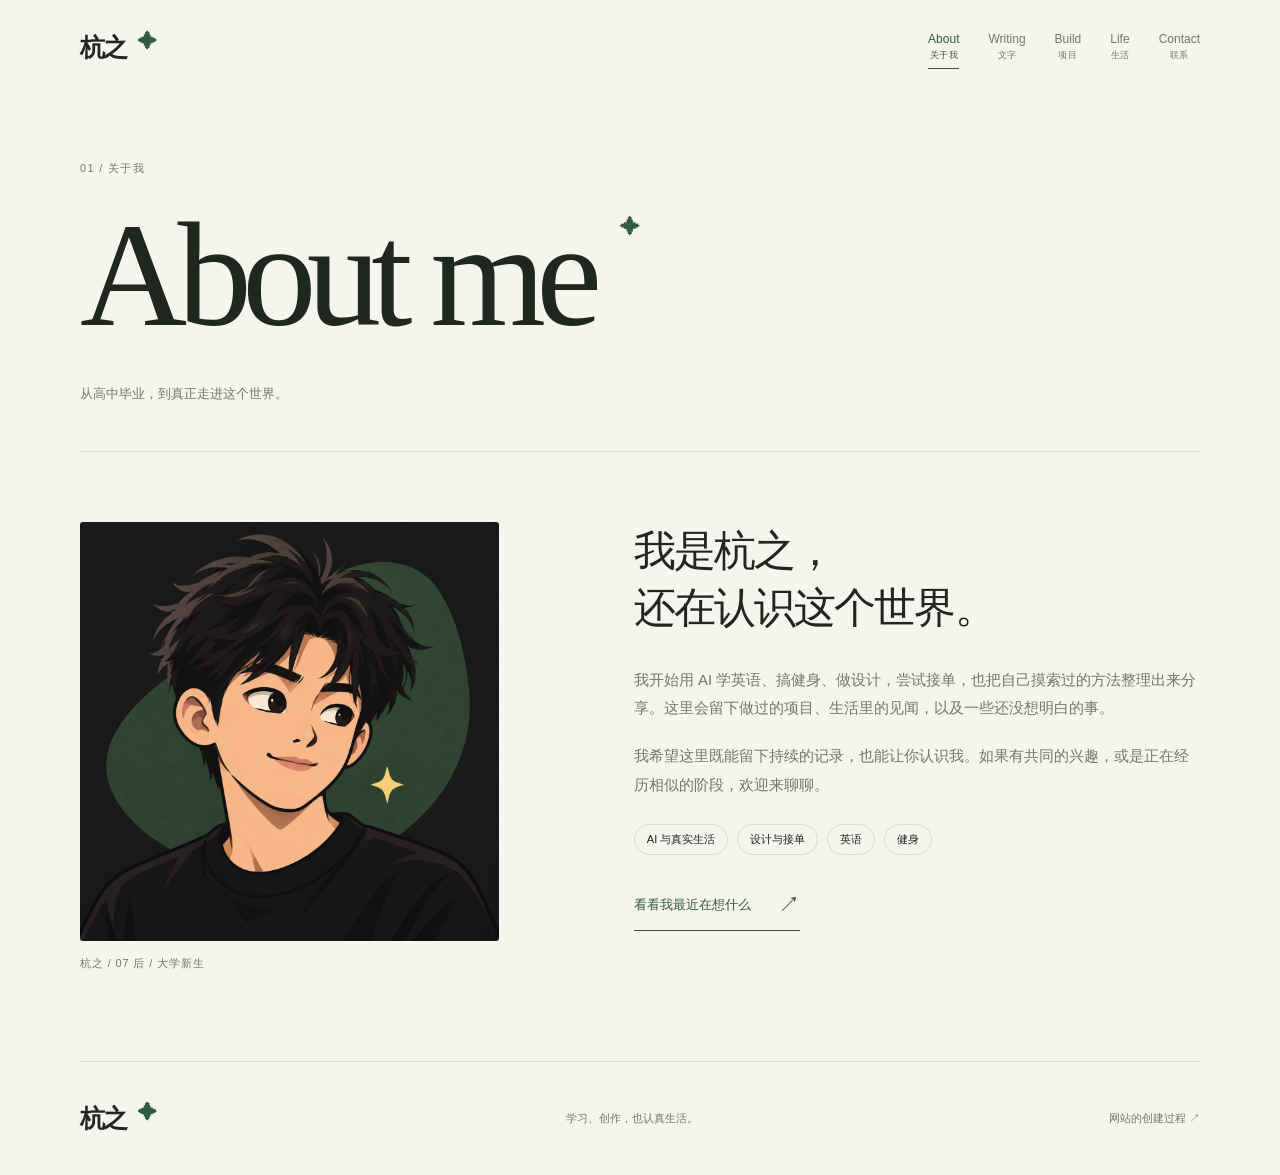
==== about.html @ 8064ffbd "初稿 002：拆分 About、Writing、Build、Life 与联系栏目 参考 Sac 的栏目分工与编辑式排版。增加 5 个独立页面、首页栏目索引、Writing 重点记录与编号目录、Buil" ====
<!doctype html>
<html lang="zh-CN"><head><meta charset="UTF-8"><meta name="viewport" content="width=device-width, initial-scale=1"><meta name="theme-color" content="#f5f4ed"><meta name="description" content="杭之的个人网站。记录高中毕业以后，我怎样一步步认识这个世界。"><title>关于我 · 杭之</title><link rel="stylesheet" href="style.css"><script src="script.js" defer></script></head><body><a class="skip" href="#main">跳到正文</a><div class="reading-progress" aria-hidden="true"></div><header class="header"><a class="wordmark" href="index.html" aria-label="杭之，回到首页">杭之<span class="star">✦</span></a><nav aria-label="主导航"><a href="about.html" aria-current="page">About<span>关于我</span></a><a href="writing.html">Writing<span>文字</span></a><a href="build.html">Build<span>项目</span></a><a href="life.html">Life<span>生活</span></a><a href="contact.html">Contact<span>联系</span></a></nav></header><main id="main"><div class="page-mast"><p class="eyebrow">01 / 关于我</p><h1 class="display-title">About me<span class="star">✦</span></h1><p class="mast-note">从高中毕业，到真正走进这个世界。</p></div><section class="about-layout section"><figure class="about-portrait reveal"><img src="avatar.png" width="1254" height="1254" alt="杭之的黑绿插画头像"><figcaption>杭之 / 07 后 / 大学新生</figcaption></figure><div class="about-copy reveal"><h2>我是杭之，<br>还在认识这个世界。</h2><p>我开始用 AI 学英语、搞健身、做设计，尝试接单，也把自己摸索过的方法整理出来分享。这里会留下做过的项目、生活里的见闻，以及一些还没想明白的事。</p><p>我希望这里既能留下持续的记录，也能让你认识我。如果有共同的兴趣，或是正在经历相似的阶段，欢迎来聊聊。</p><div class="interest-list"><span>AI 与真实生活</span><span>设计与接单</span><span>英语</span><span>健身</span></div><a class="text-link" href="writing.html">看看我最近在想什么 <span aria-hidden="true">↗</span></a></div></section></main><footer><a class="wordmark" href="index.html">杭之<span class="star">✦</span></a><span>学习、创作，也认真生活。</span><a href="https://github.com/wwh837984-code/hang" target="_blank" rel="noopener noreferrer">网站的创建过程 ↗</a></footer></body></html>
---- style.css ----
@charset "UTF-8";
:root{--paper:#f5f4ed;--ink:#20271f;--green:#355a42;--muted:#72786c;--line:#d8ddcf;--tint:#e9ecdf;--ease:cubic-bezier(.22,1,.36,1)}
*{box-sizing:border-box}html{scroll-behavior:smooth;scroll-padding-top:130px}body{margin:0;background:var(--paper);color:var(--ink);font-family:"PingFang SC","Microsoft YaHei",sans-serif;-webkit-font-smoothing:antialiased}a{color:inherit;text-decoration:none}a:focus-visible{outline:2px solid var(--green);outline-offset:7px}::selection{background:#dce5d3}p{line-height:1.9;margin:0 0 1.3em}h1,h2,h3{margin:0;font-weight:500;letter-spacing:-.045em}h2{font-size:clamp(32px,4vw,56px);line-height:1.35}h3{font-size:clamp(21px,2vw,28px);line-height:1.5}main,footer{max-width:1440px;margin:auto}.header{position:sticky;top:0;z-index:5;display:flex;align-items:center;justify-content:space-between;min-height:94px;max-width:1440px;margin:auto;padding:14px 6.25%;background:rgba(245,244,237,.94);backdrop-filter:blur(16px)}.wordmark{font-size:25px;letter-spacing:-.08em;font-weight:600;white-space:nowrap}.star{display:inline-block;color:var(--green);font-size:.75em;margin-left:12px;vertical-align:top}.header nav{display:flex;align-items:center;gap:29px;font-size:12px;color:var(--muted)}nav a{position:relative;padding:7px 0;transition:color .2s}nav a>span{display:block;font-size:9px;letter-spacing:.05em;text-align:center;margin-top:3px}nav a:hover,nav a[aria-current]{color:var(--green)}nav a[aria-current]:after{content:"";position:absolute;bottom:0;left:0;right:0;height:1px;background:var(--green)}.hero{min-height:calc(100svh - 94px);padding:60px 6.25% 25px;display:grid;grid-template-columns:1.1fr .9fr;column-gap:7%;align-items:center}.eyebrow{font-size:11px;letter-spacing:.12em;color:var(--muted);margin-bottom:30px}.hero h1{font-size:clamp(42px,4.9vw,70px);line-height:1.22}.title-dot{color:var(--green)}.hero-purpose{font-size:clamp(18px,1.65vw,24px);line-height:1.65;margin:28px 0 18px}.intro-detail{max-width:470px;color:var(--muted);font-size:14px;line-height:2}.text-link{display:inline-flex;align-items:center;gap:27px;font-size:13px;border-bottom:1px solid var(--green);padding:10px 0;color:var(--green)}.text-link span{font-size:22px;transition:transform .35s var(--ease)}.text-link:hover span{transform:translate(4px,-3px)}.portrait{margin:0;align-self:center;transform:rotate(2deg)}.portrait-frame{overflow:hidden;border-radius:48% 48% 3px 3px;background:#242725;aspect-ratio:4/4.7}.portrait img{display:block;width:100%;height:100%;object-fit:cover;object-position:48% center;transition:transform 1s var(--ease)}.portrait:hover img{transform:scale(1.025)}figcaption{display:flex;justify-content:space-between;align-items:center;margin-top:15px;font-size:11px;letter-spacing:.08em;color:var(--muted)}figcaption span:last-child{font-size:26px;color:var(--green)}.hero-foot{grid-column:1/-1;display:flex;justify-content:space-between;border-top:1px solid var(--line);font-size:11px;letter-spacing:.08em;color:var(--muted);margin-top:65px;padding-top:22px}.section{margin:0 6.25%;padding:90px 0;border-bottom:1px solid var(--line)}.directory{display:grid;grid-template-columns:1fr 1.6fr;gap:8%;padding:110px 0}.directory-heading h2{font-size:clamp(30px,3vw,44px)}.module-link{display:grid;grid-template-columns:25px 1fr 1.1fr 24px;align-items:center;gap:15px;padding:27px 0;border-bottom:1px solid var(--line);transition:color .2s,padding .4s var(--ease)}.module-link:first-child{border-top:1px solid var(--line)}.module-link:hover{color:var(--green);padding-left:10px}.module-number{font-size:10px;color:var(--muted)}.module-name{font:36px Georgia,"Times New Roman",serif;letter-spacing:-.04em}.module-desc{font-size:11px;color:var(--muted);line-height:1.7}.module-arrow{font-size:20px}.home-note>p:not(.eyebrow){font-size:clamp(23px,3vw,36px);line-height:1.65}.page-mast{padding:64px 6.25% 44px}.page-mast .eyebrow{margin-bottom:15px}.display-title{font-family:Georgia,"Times New Roman",serif;font-size:clamp(76px,11.6vw,166px);line-height:1.1;font-weight:400;letter-spacing:-.065em}.display-title .star{font-size:.14em;vertical-align:top;margin:22px 0 0 28px}.mast-note{font-size:13px;color:var(--muted);margin:25px 0 0;padding-bottom:0}.page-mast+.section{border-top:1px solid var(--line)}.about-layout{display:grid;grid-template-columns:1fr 1.35fr;gap:12%;padding-top:70px}.about-portrait{margin:0;transform:rotate(-2deg)}.about-portrait img{display:block;width:100%;height:auto;border-radius:3px}.about-copy h2{font-size:clamp(30px,3.3vw,46px);margin-bottom:30px}.about-copy>p{font-size:15px;color:var(--muted)}.interest-list{display:flex;flex-wrap:wrap;gap:9px;margin:25px 0}.interest-list span{font-size:11px;border:1px solid var(--line);padding:7px 12px;border-radius:20px}.writing-layout{display:grid;grid-template-columns:1.05fr 1fr;gap:9%;padding-top:55px}.featured-writing{padding:40px;background:var(--tint);position:relative;overflow:hidden}.featured-writing .eyebrow{position:relative;z-index:1}.editorial-glyph{display:block;font-family:"Songti SC",serif;font-size:clamp(65px,8vw,112px);letter-spacing:-.08em;color:#96a389;line-height:1;margin:0 0 36px}.featured-writing h2{font-size:clamp(28px,3vw,43px);position:relative}.featured-writing>p:not(.eyebrow){font-size:13px;color:#65715e;margin-top:22px}.writing-index>.eyebrow{padding-bottom:15px;border-bottom:1px solid var(--line)}.index-row{display:grid;grid-template-columns:45px 1fr 15px;gap:18px;align-items:center;padding:32px 0;border-bottom:1px solid var(--line)}.index-row:hover h3{color:var(--green)}.index-num{font:35px Georgia,serif;color:#9aa78f}.small-note{font-size:10px;color:var(--muted)}.index-row h3{font-size:19px;line-height:1.7;margin-top:6px}.index-footnote{font-size:11px;color:var(--muted);margin-top:25px}.reading-note{display:grid;grid-template-columns:1fr 2fr;gap:9%;padding:35px 0 80px;scroll-margin-top:130px}.reading-note+.reading-note{border-top:1px solid var(--line);padding-top:70px;padding-bottom:15px}.reading-note h2{font-size:clamp(28px,3vw,42px);margin-bottom:30px}.reading-note>div>p{font-size:15px;color:#626b5d;line-height:2.2}.note-label>span{font:70px Georgia,serif;color:#9aa78f}.note-label>p{font-size:12px;color:var(--muted);margin-top:16px}.build-layout{display:grid;grid-template-columns:1.2fr 1fr;gap:10%;padding-top:55px}.project-visual{display:flex;flex-direction:column;justify-content:space-between;min-height:350px;padding:26px 32px;background:var(--green);color:var(--paper)}.mini-wordmark{font-size:15px}.project-type{font:clamp(65px,7vw,100px)/.95 Georgia,serif;letter-spacing:-.06em;margin:25px 0}.mini-label{font-size:10px;letter-spacing:.1em;color:#cad3be}.project-caption{display:flex;justify-content:space-between;align-items:center;margin:26px 0 18px;gap:15px}.project-caption .eyebrow{font-size:9px;margin-bottom:8px}.project-caption h2{font-size:28px}.project-feature>p,.project-item p{font-size:13px;color:var(--muted)}.status{display:inline-flex;align-items:center;gap:7px;font-size:10px;white-space:nowrap}.status i{width:5px;height:5px;border-radius:50%;background:var(--green)}.build-sidebar>h2{font-size:24px;margin-bottom:25px}.project-item{display:flex;align-items:start;gap:20px;border-top:1px solid var(--line);padding:30px 0}.project-item h3{font-size:21px;margin-bottom:10px}.plain-status,.subtle-link{font-size:11px;color:var(--green)}.subtle-link{border-bottom:1px solid var(--line);padding-bottom:5px}.journal{display:grid;grid-template-columns:1fr 1.4fr;gap:9%}.journal h2{font-size:35px}.journal-list a{display:block;border-top:1px solid var(--line);padding:25px 0}.journal-list a>span{font-size:10px;color:var(--muted);letter-spacing:.05em}.journal-list h3{font-size:21px;margin:13px 0}.journal-list p{font-size:12px;color:var(--muted);margin:0}.life-layout{display:grid;grid-template-columns:1fr 1.2fr;gap:13%;padding-top:65px}.life-heading{background:#e9ecdf;padding:45px;align-self:start}.life-word{font-size:clamp(65px,7.8vw,105px);line-height:1.3;letter-spacing:-.08em;color:var(--green)}.life-heading p{font-size:10px;color:var(--muted);margin:40px 0 0}.life-timeline article+article{border-top:1px solid var(--line);margin-top:50px;padding-top:45px}.life-timeline h2{font-size:34px;margin-bottom:24px}.life-timeline article>p:not(.eyebrow){font-size:14px;color:var(--muted)}.life-more{display:grid;grid-template-columns:1fr 1.2fr;gap:13%}.life-more h2{font-size:30px;margin-bottom:20px}.life-more>div>p{font-size:14px;color:var(--muted)}.contact-layout{display:grid;grid-template-columns:1fr 1.1fr;gap:12%;padding-top:65px;min-height:480px}.contact-star{font-size:55px;color:var(--green);display:block;margin-bottom:30px}.contact-intro h2{font-size:33px;margin-bottom:25px}.contact-intro p{font-size:14px;color:var(--muted);max-width:380px}.contact-links>a{display:grid;grid-template-columns:60px 1fr 20px;gap:20px;align-items:center;border-top:1px solid var(--line);padding:35px 0}.contact-links>a:last-child{border-bottom:1px solid var(--line)}.contact-platform{font:32px Georgia,serif}.github-label{font-size:16px}.contact-links h3{font-size:21px}.contact-links p{font-size:12px;color:var(--muted);margin:7px 0 0}footer{display:flex;align-items:center;justify-content:space-between;padding:40px 6.25%;font-size:11px;color:var(--muted)}footer .wordmark{color:var(--ink)}.reading-progress{position:fixed;top:0;left:0;height:2px;background:var(--green);width:100%;transform:scaleX(0);transform-origin:left;z-index:10}.skip{position:fixed;left:15px;top:-100px;padding:10px;background:var(--paper);z-index:20}.skip:focus{top:15px}.js-motion .reveal{opacity:0;transform:translateY(20px);transition:opacity .8s var(--ease),transform .8s var(--ease)}.js-motion .reveal.visible{opacity:1;transform:none}
@media(min-width:1600px){.hero{min-height:850px}}
@media(max-width:760px){html{scroll-padding-top:120px}.header{min-height:98px;padding:16px 6%;flex-wrap:wrap;gap:14px}.header nav{width:100%;justify-content:space-between;gap:12px;font-size:11px}nav a{padding:3px 0}nav a>span{display:none}.wordmark{font-size:22px}.hero{padding:42px 6% 22px;grid-template-columns:1fr;min-height:auto}.hero h1{font-size:clamp(38px,8.4vw,58px)}.eyebrow{margin-bottom:25px;font-size:10px}.hero-purpose{font-size:20px}.intro-detail{max-width:100%;font-size:14px}.portrait{margin:55px 6% 0 18%;max-width:390px}.portrait-frame{aspect-ratio:1/1.1}.hero-foot{margin-top:45px;font-size:10px}.section{margin:0 6%;padding:55px 0}.directory,.about-layout,.writing-layout,.build-layout,.journal,.life-layout,.life-more,.contact-layout{grid-template-columns:1fr;gap:35px}.module-link{grid-template-columns:20px 1fr 20px;gap:12px;padding:20px 0}.module-name{font-size:35px}.module-desc{grid-column:2;grid-row:2;font-size:11px;margin-top:-5px}.module-arrow{grid-column:3;grid-row:1}.page-mast{padding:42px 6% 30px}.display-title{font-size:clamp(65px,15vw,106px)}.display-title .star{margin:10px 0 0 18px}.mast-note{font-size:12px;max-width:90%;line-height:1.9}.about-portrait{max-width:350px;margin:0 12% 15px 0}.about-copy h2{font-size:31px}.featured-writing{padding:30px}.editorial-glyph{font-size:85px}.featured-writing h2{font-size:32px}.index-row{padding:25px 0}.reading-note{grid-template-columns:1fr;gap:22px;padding:10px 0 45px;scroll-margin-top:130px}.note-label{display:flex;align-items:center;gap:18px}.note-label>span{font-size:33px}.note-label>p{margin:0}.reading-note+.reading-note{padding-top:40px}.reading-note h2{font-size:30px}.reading-note>div>p{font-size:14px}.project-visual{min-height:300px}.project-type{font-size:80px}.journal h2{font-size:30px}.life-heading{padding:30px}.life-word{font-size:75px}.life-word br{display:none}.life-heading p{margin-top:25px}.life-timeline h2{font-size:30px}.contact-layout{min-height:auto}.contact-intro h2{font-size:30px}.contact-links>a{grid-template-columns:50px 1fr 15px;gap:15px}.contact-links h3{font-size:18px}footer{padding:30px 6%;gap:20px;flex-wrap:wrap}footer>span{display:none}}
@media(prefers-reduced-motion:reduce){html{scroll-behavior:auto}*,*::before,*::after{transition:none!important;animation:none!important}.js-motion .reveal{opacity:1;transform:none}}
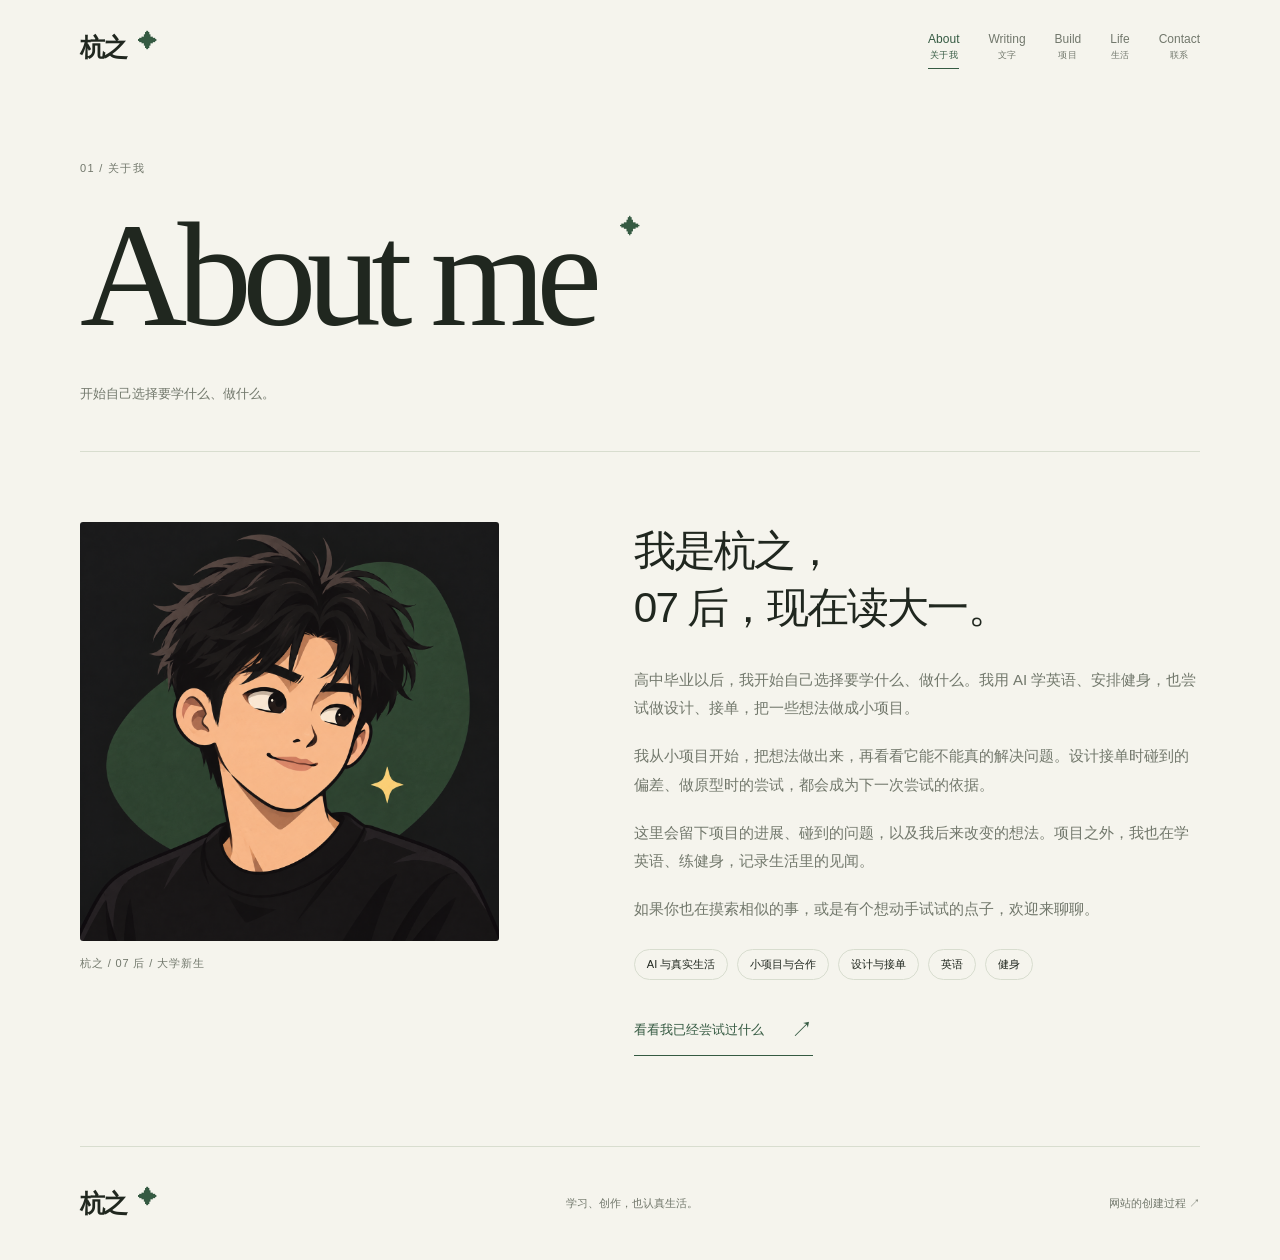
==== commit 9cb9ccab: "初稿 003：梳理个人表达，突出实际尝试与交流 调整首页、About 和各栏目说明；依据本人反馈，文案集中呈现行动、项目和体会，交流邀请保持自然。沿用现有视觉与交互。增加内容底稿及本轮制作记录。核对 " ====
--- a/about.html
+++ b/about.html
@@ -1,2 +1,2 @@
 <!doctype html>
-<html lang="zh-CN"><head><meta charset="UTF-8"><meta name="viewport" content="width=device-width, initial-scale=1"><meta name="theme-color" content="#f5f4ed"><meta name="description" content="杭之的个人网站。记录高中毕业以后，我怎样一步步认识这个世界。"><title>关于我 · 杭之</title><link rel="stylesheet" href="style.css"><script src="script.js" defer></script></head><body><a class="skip" href="#main">跳到正文</a><div class="reading-progress" aria-hidden="true"></div><header class="header"><a class="wordmark" href="index.html" aria-label="杭之，回到首页">杭之<span class="star">✦</span></a><nav aria-label="主导航"><a href="about.html" aria-current="page">About<span>关于我</span></a><a href="writing.html">Writing<span>文字</span></a><a href="build.html">Build<span>项目</span></a><a href="life.html">Life<span>生活</span></a><a href="contact.html">Contact<span>联系</span></a></nav></header><main id="main"><div class="page-mast"><p class="eyebrow">01 / 关于我</p><h1 class="display-title">About me<span class="star">✦</span></h1><p class="mast-note">从高中毕业，到真正走进这个世界。</p></div><section class="about-layout section"><figure class="about-portrait reveal"><img src="avatar.png" width="1254" height="1254" alt="杭之的黑绿插画头像"><figcaption>杭之 / 07 后 / 大学新生</figcaption></figure><div class="about-copy reveal"><h2>我是杭之，<br>还在认识这个世界。</h2><p>我开始用 AI 学英语、搞健身、做设计，尝试接单，也把自己摸索过的方法整理出来分享。这里会留下做过的项目、生活里的见闻，以及一些还没想明白的事。</p><p>我希望这里既能留下持续的记录，也能让你认识我。如果有共同的兴趣，或是正在经历相似的阶段，欢迎来聊聊。</p><div class="interest-list"><span>AI 与真实生活</span><span>设计与接单</span><span>英语</span><span>健身</span></div><a class="text-link" href="writing.html">看看我最近在想什么 <span aria-hidden="true">↗</span></a></div></section></main><footer><a class="wordmark" href="index.html">杭之<span class="star">✦</span></a><span>学习、创作，也认真生活。</span><a href="https://github.com/wwh837984-code/hang" target="_blank" rel="noopener noreferrer">网站的创建过程 ↗</a></footer></body></html>+<html lang="zh-CN"><head><meta charset="UTF-8"><meta name="viewport" content="width=device-width, initial-scale=1"><meta name="theme-color" content="#f5f4ed"><meta name="description" content="我是杭之，07 后的大学新生。从小项目开始，记录实际的尝试，认识愿意一起做事的伙伴。"><title>关于我 · 杭之</title><link rel="stylesheet" href="style.css"><script src="script.js" defer></script></head><body><a class="skip" href="#main">跳到正文</a><div class="reading-progress" aria-hidden="true"></div><header class="header"><a class="wordmark" href="index.html" aria-label="杭之，回到首页">杭之<span class="star">✦</span></a><nav aria-label="主导航"><a href="about.html" aria-current="page">About<span>关于我</span></a><a href="writing.html">Writing<span>文字</span></a><a href="build.html">Build<span>项目</span></a><a href="life.html">Life<span>生活</span></a><a href="contact.html">Contact<span>联系</span></a></nav></header><main id="main"><div class="page-mast"><p class="eyebrow">01 / 关于我</p><h1 class="display-title">About me<span class="star">✦</span></h1><p class="mast-note">开始自己选择要学什么、做什么。</p></div><section class="about-layout section"><figure class="about-portrait reveal"><img src="avatar.png" width="1254" height="1254" alt="杭之的黑绿插画头像"><figcaption>杭之 / 07 后 / 大学新生</figcaption></figure><div class="about-copy reveal"><h2>我是杭之，<br>07 后，现在读大一。</h2><p>高中毕业以后，我开始自己选择要学什么、做什么。我用 AI 学英语、安排健身，也尝试做设计、接单，把一些想法做成小项目。</p><p>我从小项目开始，把想法做出来，再看看它能不能真的解决问题。设计接单时碰到的偏差、做原型时的尝试，都会成为下一次尝试的依据。</p><p>这里会留下项目的进展、碰到的问题，以及我后来改变的想法。项目之外，我也在学英语、练健身，记录生活里的见闻。</p><p>如果你也在摸索相似的事，或是有个想动手试试的点子，欢迎来聊聊。</p><div class="interest-list"><span>AI 与真实生活</span><span>小项目与合作</span><span>设计与接单</span><span>英语</span><span>健身</span></div><a class="text-link" href="build.html">看看我已经尝试过什么 <span aria-hidden="true">↗</span></a></div></section></main><footer><a class="wordmark" href="index.html">杭之<span class="star">✦</span></a><span>学习、创作，也认真生活。</span><a href="https://github.com/wwh837984-code/hang" target="_blank" rel="noopener noreferrer">网站的创建过程 ↗</a></footer></body></html>
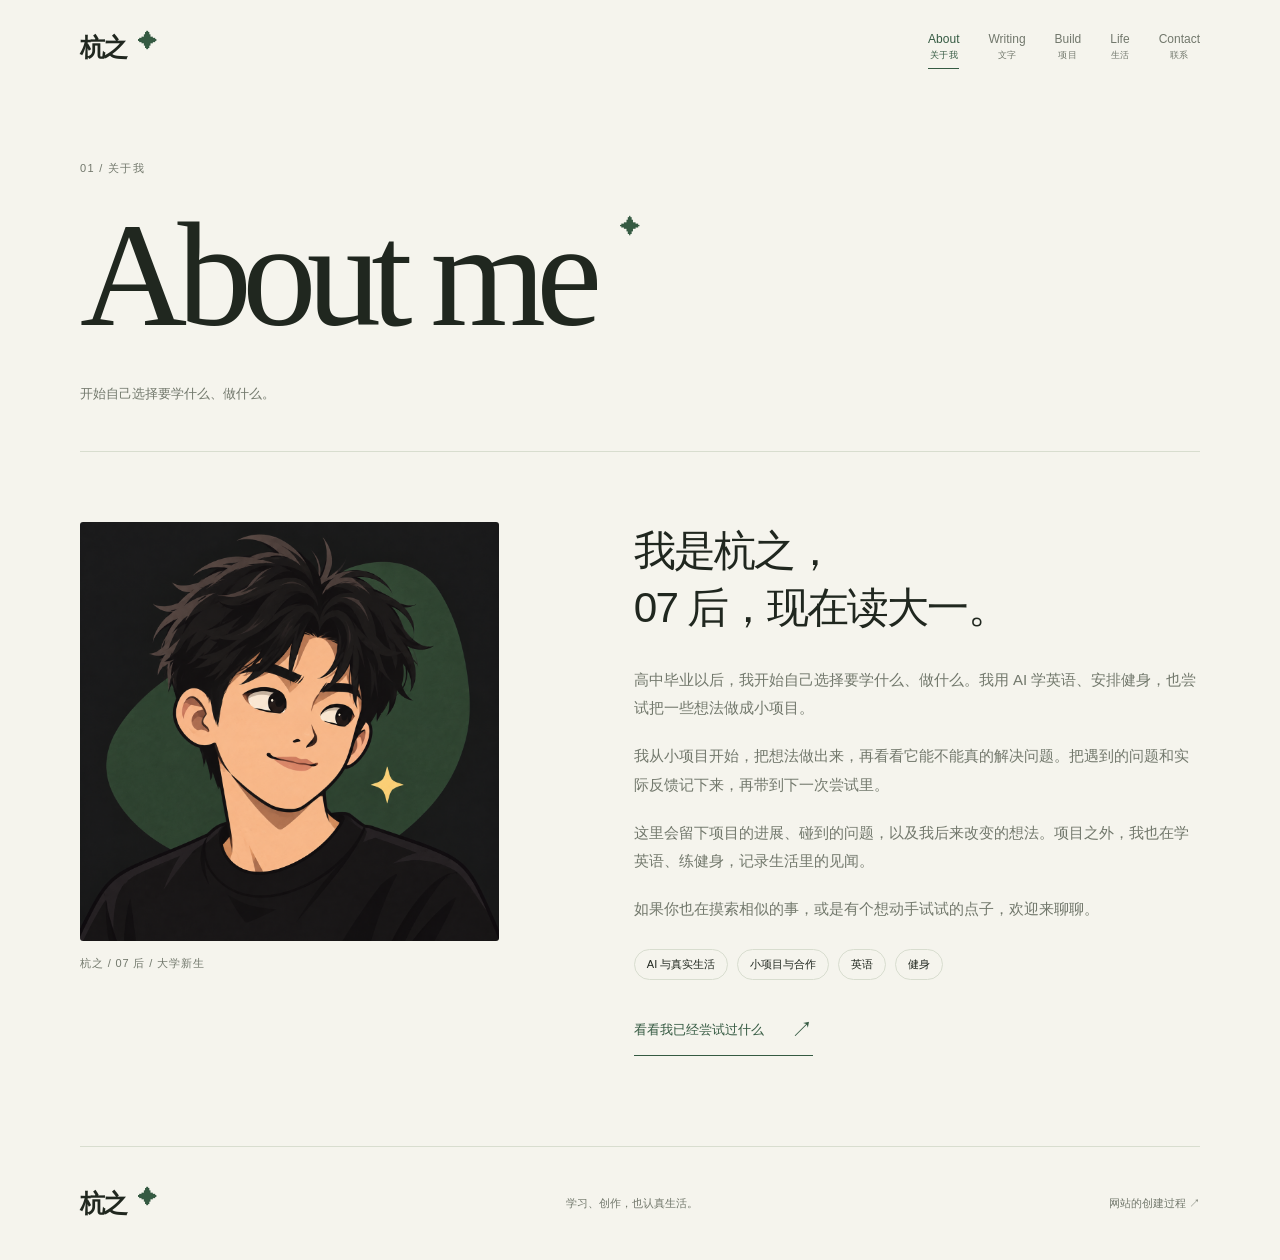
==== commit f2f5dfb7: "初稿 004：将设计接单归为过去经历 依据本人反馈，从首页开头、个人简介、当前兴趣和联系页撤下设计接单表述；保留 Writing 经历，在 Build 标注为过去的尝试。更新内容底稿和制作记录。" ====
--- a/about.html
+++ b/about.html
@@ -1,2 +1,2 @@
 <!doctype html>
-<html lang="zh-CN"><head><meta charset="UTF-8"><meta name="viewport" content="width=device-width, initial-scale=1"><meta name="theme-color" content="#f5f4ed"><meta name="description" content="我是杭之，07 后的大学新生。从小项目开始，记录实际的尝试，认识愿意一起做事的伙伴。"><title>关于我 · 杭之</title><link rel="stylesheet" href="style.css"><script src="script.js" defer></script></head><body><a class="skip" href="#main">跳到正文</a><div class="reading-progress" aria-hidden="true"></div><header class="header"><a class="wordmark" href="index.html" aria-label="杭之，回到首页">杭之<span class="star">✦</span></a><nav aria-label="主导航"><a href="about.html" aria-current="page">About<span>关于我</span></a><a href="writing.html">Writing<span>文字</span></a><a href="build.html">Build<span>项目</span></a><a href="life.html">Life<span>生活</span></a><a href="contact.html">Contact<span>联系</span></a></nav></header><main id="main"><div class="page-mast"><p class="eyebrow">01 / 关于我</p><h1 class="display-title">About me<span class="star">✦</span></h1><p class="mast-note">开始自己选择要学什么、做什么。</p></div><section class="about-layout section"><figure class="about-portrait reveal"><img src="avatar.png" width="1254" height="1254" alt="杭之的黑绿插画头像"><figcaption>杭之 / 07 后 / 大学新生</figcaption></figure><div class="about-copy reveal"><h2>我是杭之，<br>07 后，现在读大一。</h2><p>高中毕业以后，我开始自己选择要学什么、做什么。我用 AI 学英语、安排健身，也尝试做设计、接单，把一些想法做成小项目。</p><p>我从小项目开始，把想法做出来，再看看它能不能真的解决问题。设计接单时碰到的偏差、做原型时的尝试，都会成为下一次尝试的依据。</p><p>这里会留下项目的进展、碰到的问题，以及我后来改变的想法。项目之外，我也在学英语、练健身，记录生活里的见闻。</p><p>如果你也在摸索相似的事，或是有个想动手试试的点子，欢迎来聊聊。</p><div class="interest-list"><span>AI 与真实生活</span><span>小项目与合作</span><span>设计与接单</span><span>英语</span><span>健身</span></div><a class="text-link" href="build.html">看看我已经尝试过什么 <span aria-hidden="true">↗</span></a></div></section></main><footer><a class="wordmark" href="index.html">杭之<span class="star">✦</span></a><span>学习、创作，也认真生活。</span><a href="https://github.com/wwh837984-code/hang" target="_blank" rel="noopener noreferrer">网站的创建过程 ↗</a></footer></body></html>+<html lang="zh-CN"><head><meta charset="UTF-8"><meta name="viewport" content="width=device-width, initial-scale=1"><meta name="theme-color" content="#f5f4ed"><meta name="description" content="我是杭之，07 后的大学新生。从小项目开始，记录实际的尝试，认识愿意一起做事的伙伴。"><title>关于我 · 杭之</title><link rel="stylesheet" href="style.css"><script src="script.js" defer></script></head><body><a class="skip" href="#main">跳到正文</a><div class="reading-progress" aria-hidden="true"></div><header class="header"><a class="wordmark" href="index.html" aria-label="杭之，回到首页">杭之<span class="star">✦</span></a><nav aria-label="主导航"><a href="about.html" aria-current="page">About<span>关于我</span></a><a href="writing.html">Writing<span>文字</span></a><a href="build.html">Build<span>项目</span></a><a href="life.html">Life<span>生活</span></a><a href="contact.html">Contact<span>联系</span></a></nav></header><main id="main"><div class="page-mast"><p class="eyebrow">01 / 关于我</p><h1 class="display-title">About me<span class="star">✦</span></h1><p class="mast-note">开始自己选择要学什么、做什么。</p></div><section class="about-layout section"><figure class="about-portrait reveal"><img src="avatar.png" width="1254" height="1254" alt="杭之的黑绿插画头像"><figcaption>杭之 / 07 后 / 大学新生</figcaption></figure><div class="about-copy reveal"><h2>我是杭之，<br>07 后，现在读大一。</h2><p>高中毕业以后，我开始自己选择要学什么、做什么。我用 AI 学英语、安排健身，也尝试把一些想法做成小项目。</p><p>我从小项目开始，把想法做出来，再看看它能不能真的解决问题。把遇到的问题和实际反馈记下来，再带到下一次尝试里。</p><p>这里会留下项目的进展、碰到的问题，以及我后来改变的想法。项目之外，我也在学英语、练健身，记录生活里的见闻。</p><p>如果你也在摸索相似的事，或是有个想动手试试的点子，欢迎来聊聊。</p><div class="interest-list"><span>AI 与真实生活</span><span>小项目与合作</span><span>英语</span><span>健身</span></div><a class="text-link" href="build.html">看看我已经尝试过什么 <span aria-hidden="true">↗</span></a></div></section></main><footer><a class="wordmark" href="index.html">杭之<span class="star">✦</span></a><span>学习、创作，也认真生活。</span><a href="https://github.com/wwh837984-code/hang" target="_blank" rel="noopener noreferrer">网站的创建过程 ↗</a></footer></body></html>
